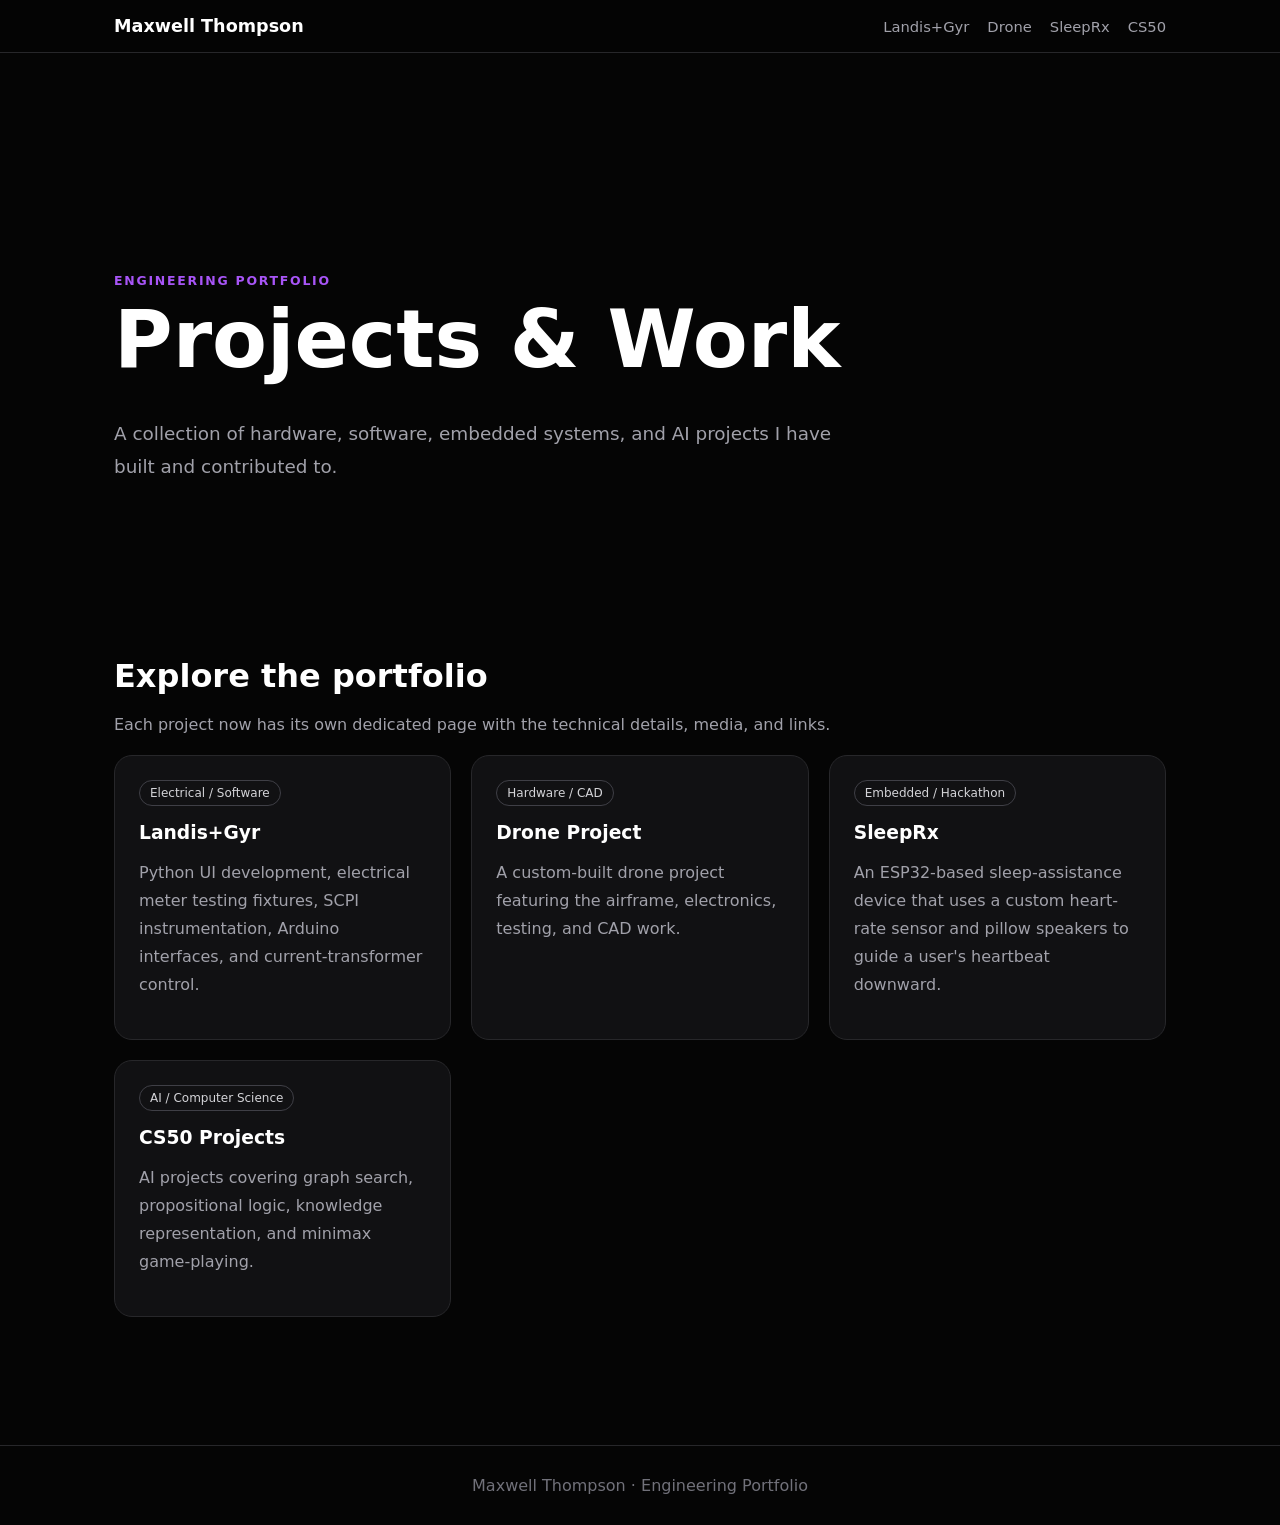
==== index.html @ a8f56e4e "Convert portfolio homepage to multi-page project navigation" ====
<!DOCTYPE html>
<html lang="en"><head><meta charset="UTF-8"><meta name="viewport" content="width=device-width, initial-scale=1.0"><title>Maxwell Thompson | Projects</title><link rel="stylesheet" href="style.css"></head>
<body>
<nav class="site-nav"><div class="nav-inner"><a class="brand" href="index.html">Maxwell Thompson</a><div class="nav-links"><a href="landis.html">Landis+Gyr</a><a href="drone.html">Drone</a><a href="sleeprx.html">SleepRx</a><a href="cs50.html">CS50</a></div></div></nav>
<main class="container">
<section class="hero"><span class="eyebrow">Engineering Portfolio</span><h1>Projects &amp; Work</h1><p class="lead">A collection of hardware, software, embedded systems, and AI projects I have built and contributed to.</p></section>
<section class="section"><h2>Explore the portfolio</h2><p>Each project now has its own dedicated page with the technical details, media, and links.</p>
<div class="grid">
<a class="card" href="landis.html"><span class="tag">Electrical / Software</span><h3>Landis+Gyr</h3><p>Python UI development, electrical meter testing fixtures, SCPI instrumentation, Arduino interfaces, and current-transformer control.</p></a>
<a class="card" href="drone.html"><span class="tag">Hardware / CAD</span><h3>Drone Project</h3><p>A custom-built drone project featuring the airframe, electronics, testing, and CAD work.</p></a>
<a class="card" href="sleeprx.html"><span class="tag">Embedded / Hackathon</span><h3>SleepRx</h3><p>An ESP32-based sleep-assistance device that uses a custom heart-rate sensor and pillow speakers to guide a user's heartbeat downward.</p></a>
<a class="card" href="cs50.html"><span class="tag">AI / Computer Science</span><h3>CS50 Projects</h3><p>AI projects covering graph search, propositional logic, knowledge representation, and minimax game-playing.</p></a>
</div></section>
</main><footer>Maxwell Thompson · Engineering Portfolio</footer>
</body></html>
---- style.css ----
* { box-sizing: border-box; }
body { margin:0; background:#050505; color:#e5e7eb; font-family:Inter,ui-sans-serif,system-ui,-apple-system,BlinkMacSystemFont,"Segoe UI",sans-serif; }
a { color:inherit; }
.site-nav { position:sticky; top:0; z-index:20; background:rgba(5,5,5,.9); backdrop-filter:blur(12px); border-bottom:1px solid #27272a; }
.nav-inner { max-width:1100px; margin:auto; padding:16px 24px; display:flex; justify-content:space-between; align-items:center; gap:20px; }
.brand { text-decoration:none; font-weight:800; color:white; font-size:1.1rem; }
.nav-links { display:flex; flex-wrap:wrap; gap:18px; }
.nav-links a { text-decoration:none; color:#a1a1aa; font-size:.92rem; transition:.2s; }
.nav-links a:hover { color:white; }
.container { max-width:1100px; margin:auto; padding:64px 24px; }
.hero { min-height:60vh; display:flex; flex-direction:column; justify-content:center; }
.eyebrow { color:#a855f7; text-transform:uppercase; letter-spacing:.14em; font-size:.78rem; font-weight:700; }
h1 { color:white; font-size:clamp(2.5rem,7vw,5rem); line-height:1; margin:12px 0 20px; }
h2 { color:white; font-size:2rem; margin:0 0 12px; }
h3 { color:white; margin:0 0 8px; }
p { color:#a1a1aa; line-height:1.75; }
.lead { max-width:720px; font-size:1.15rem; }
.grid { display:grid; grid-template-columns:repeat(auto-fit,minmax(250px,1fr)); gap:20px; }
.card { display:block; padding:24px; background:#111113; border:1px solid #27272a; border-radius:18px; text-decoration:none; transition:transform .2s,border-color .2s; }
.card:hover { transform:translateY(-4px); border-color:#71717a; }
.tag { display:inline-block; margin-bottom:16px; padding:5px 10px; border:1px solid #3f3f46; border-radius:999px; color:#d4d4d8; font-size:.75rem; }
.button { display:inline-block; margin-top:14px; padding:11px 16px; border-radius:10px; background:#fff; color:#09090b; text-decoration:none; font-weight:700; }
.section { margin-bottom:64px; }
.media-grid { display:grid; grid-template-columns:repeat(auto-fit,minmax(300px,1fr)); gap:20px; }
iframe, img.media { width:100%; border-radius:16px; border:1px solid #27272a; }
iframe { height:320px; }
.gallery { display:grid; grid-template-columns:repeat(auto-fit,minmax(220px,1fr)); gap:14px; }
.gallery img { width:100%; height:240px; object-fit:cover; border-radius:14px; border:1px solid #27272a; }
.back { display:inline-block; margin-bottom:28px; color:#a1a1aa; text-decoration:none; }
.back:hover { color:white; }
ul { color:#a1a1aa; line-height:1.9; }
footer { border-top:1px solid #27272a; padding:30px 24px; color:#71717a; text-align:center; }
@media(max-width:700px){ .nav-inner{align-items:flex-start;flex-direction:column}.nav-links{gap:12px}.container{padding:45px 18px} iframe{height:230px} }
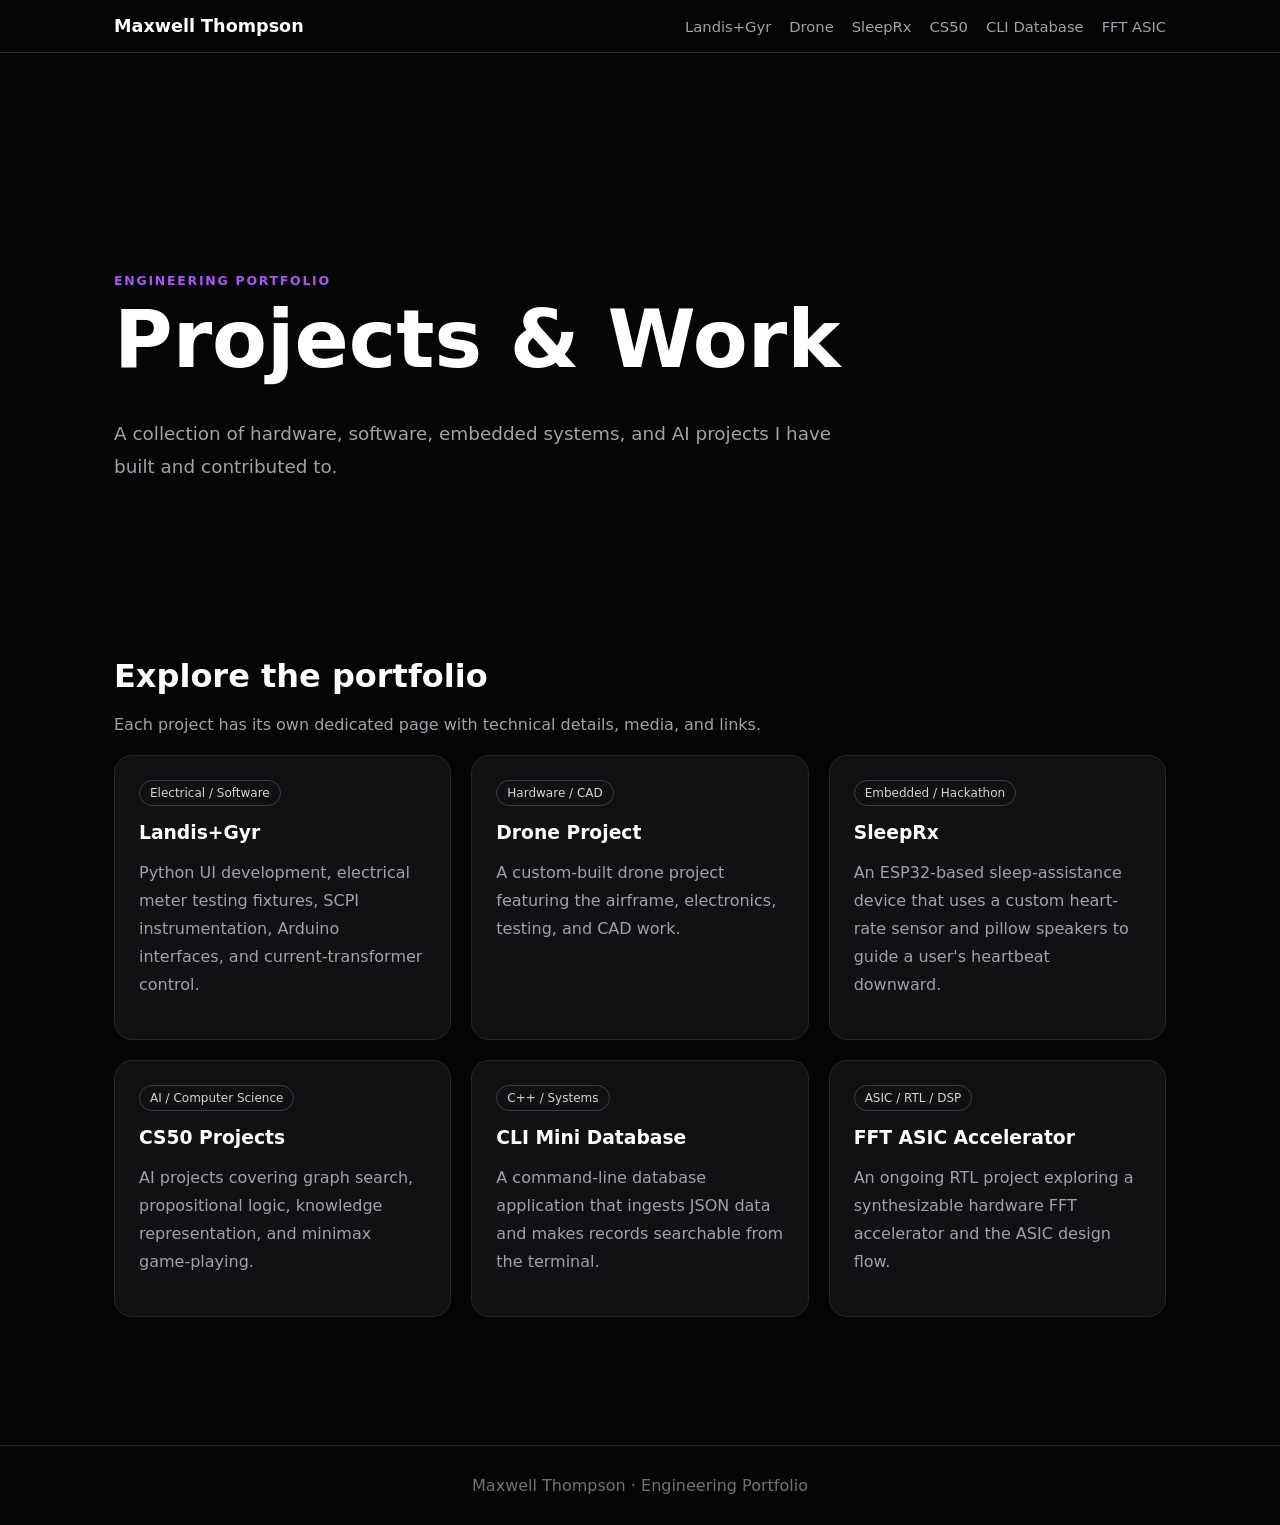
==== commit 4d62bf25: "Add CLI database and FFT projects" ====
--- a/index.html
+++ b/index.html
@@ -1,15 +1,17 @@
 <!DOCTYPE html>
 <html lang="en"><head><meta charset="UTF-8"><meta name="viewport" content="width=device-width, initial-scale=1.0"><title>Maxwell Thompson | Projects</title><link rel="stylesheet" href="style.css"></head>
 <body>
-<nav class="site-nav"><div class="nav-inner"><a class="brand" href="index.html">Maxwell Thompson</a><div class="nav-links"><a href="landis.html">Landis+Gyr</a><a href="drone.html">Drone</a><a href="sleeprx.html">SleepRx</a><a href="cs50.html">CS50</a></div></div></nav>
+<nav class="site-nav"><div class="nav-inner"><a class="brand" href="index.html">Maxwell Thompson</a><div class="nav-links"><a href="landis.html">Landis+Gyr</a><a href="drone.html">Drone</a><a href="sleeprx.html">SleepRx</a><a href="cs50.html">CS50</a><a href="cli-database.html">CLI Database</a><a href="fft.html">FFT ASIC</a></div></div></nav>
 <main class="container">
 <section class="hero"><span class="eyebrow">Engineering Portfolio</span><h1>Projects &amp; Work</h1><p class="lead">A collection of hardware, software, embedded systems, and AI projects I have built and contributed to.</p></section>
-<section class="section"><h2>Explore the portfolio</h2><p>Each project now has its own dedicated page with the technical details, media, and links.</p>
+<section class="section"><h2>Explore the portfolio</h2><p>Each project has its own dedicated page with technical details, media, and links.</p>
 <div class="grid">
 <a class="card" href="landis.html"><span class="tag">Electrical / Software</span><h3>Landis+Gyr</h3><p>Python UI development, electrical meter testing fixtures, SCPI instrumentation, Arduino interfaces, and current-transformer control.</p></a>
 <a class="card" href="drone.html"><span class="tag">Hardware / CAD</span><h3>Drone Project</h3><p>A custom-built drone project featuring the airframe, electronics, testing, and CAD work.</p></a>
 <a class="card" href="sleeprx.html"><span class="tag">Embedded / Hackathon</span><h3>SleepRx</h3><p>An ESP32-based sleep-assistance device that uses a custom heart-rate sensor and pillow speakers to guide a user's heartbeat downward.</p></a>
 <a class="card" href="cs50.html"><span class="tag">AI / Computer Science</span><h3>CS50 Projects</h3><p>AI projects covering graph search, propositional logic, knowledge representation, and minimax game-playing.</p></a>
+<a class="card" href="cli-database.html"><span class="tag">C++ / Systems</span><h3>CLI Mini Database</h3><p>A command-line database application that ingests JSON data and makes records searchable from the terminal.</p></a>
+<a class="card" href="fft.html"><span class="tag">ASIC / RTL / DSP</span><h3>FFT ASIC Accelerator</h3><p>An ongoing RTL project exploring a synthesizable hardware FFT accelerator and the ASIC design flow.</p></a>
 </div></section>
 </main><footer>Maxwell Thompson · Engineering Portfolio</footer>
 </body></html>
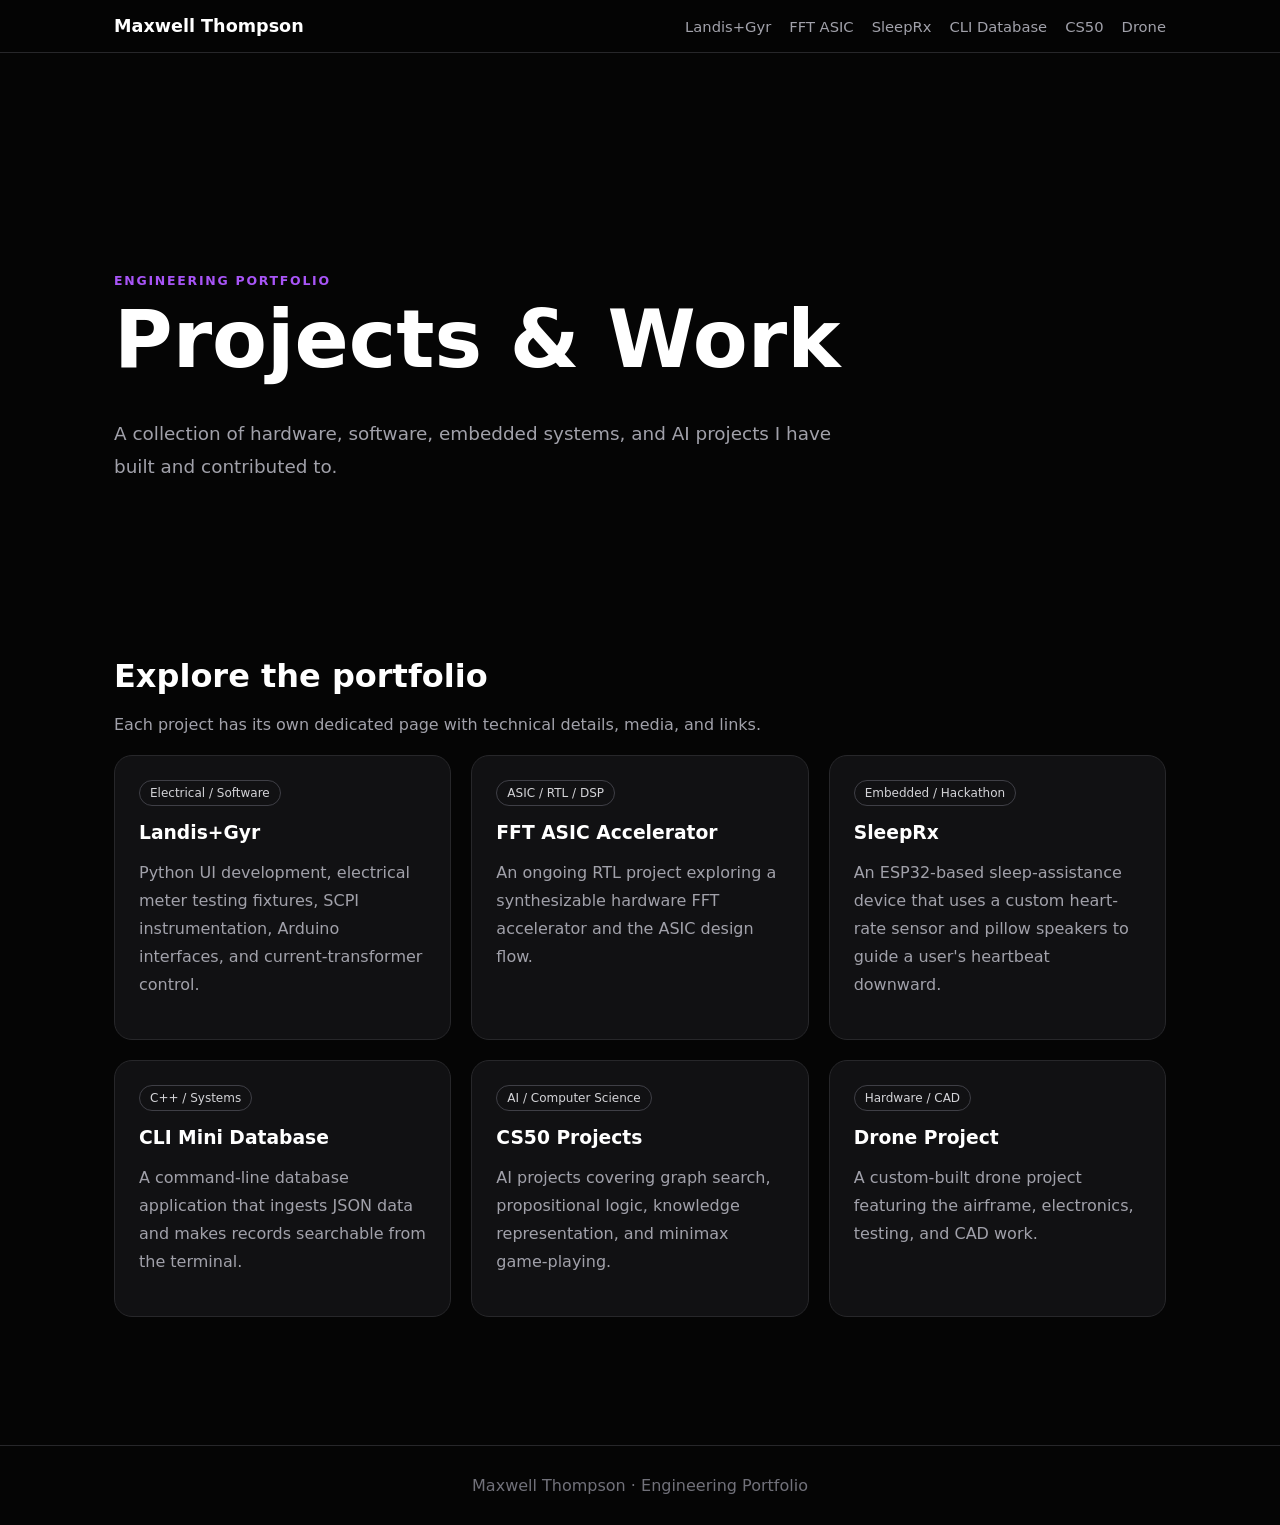
==== commit 2fcfd253: "Reorder project navigation and portfolio cards" ====
--- a/index.html
+++ b/index.html
@@ -1,17 +1,17 @@
 <!DOCTYPE html>
 <html lang="en"><head><meta charset="UTF-8"><meta name="viewport" content="width=device-width, initial-scale=1.0"><title>Maxwell Thompson | Projects</title><link rel="stylesheet" href="style.css"></head>
 <body>
-<nav class="site-nav"><div class="nav-inner"><a class="brand" href="index.html">Maxwell Thompson</a><div class="nav-links"><a href="landis.html">Landis+Gyr</a><a href="drone.html">Drone</a><a href="sleeprx.html">SleepRx</a><a href="cs50.html">CS50</a><a href="cli-database.html">CLI Database</a><a href="fft.html">FFT ASIC</a></div></div></nav>
+<nav class="site-nav"><div class="nav-inner"><a class="brand" href="index.html">Maxwell Thompson</a><div class="nav-links"><a href="landis.html">Landis+Gyr</a><a href="fft.html">FFT ASIC</a><a href="sleeprx.html">SleepRx</a><a href="cli-database.html">CLI Database</a><a href="cs50.html">CS50</a><a href="drone.html">Drone</a></div></div></nav>
 <main class="container">
 <section class="hero"><span class="eyebrow">Engineering Portfolio</span><h1>Projects &amp; Work</h1><p class="lead">A collection of hardware, software, embedded systems, and AI projects I have built and contributed to.</p></section>
 <section class="section"><h2>Explore the portfolio</h2><p>Each project has its own dedicated page with technical details, media, and links.</p>
 <div class="grid">
 <a class="card" href="landis.html"><span class="tag">Electrical / Software</span><h3>Landis+Gyr</h3><p>Python UI development, electrical meter testing fixtures, SCPI instrumentation, Arduino interfaces, and current-transformer control.</p></a>
+<a class="card" href="fft.html"><span class="tag">ASIC / RTL / DSP</span><h3>FFT ASIC Accelerator</h3><p>An ongoing RTL project exploring a synthesizable hardware FFT accelerator and the ASIC design flow.</p></a>
+<a class="card" href="sleeprx.html"><span class="tag">Embedded / Hackathon</span><h3>SleepRx</h3><p>An ESP32-based sleep-assistance device that uses a custom heart-rate sensor and pillow speakers to guide a user's heartbeat downward.</p></a>
+<a class="card" href="cli-database.html"><span class="tag">C++ / Systems</span><h3>CLI Mini Database</h3><p>A command-line database application that ingests JSON data and makes records searchable from the terminal.</p></a>
+<a class="card" href="cs50.html"><span class="tag">AI / Computer Science</span><h3>CS50 Projects</h3><p>AI projects covering graph search, propositional logic, knowledge representation, and minimax game-playing.</p></a>
 <a class="card" href="drone.html"><span class="tag">Hardware / CAD</span><h3>Drone Project</h3><p>A custom-built drone project featuring the airframe, electronics, testing, and CAD work.</p></a>
-<a class="card" href="sleeprx.html"><span class="tag">Embedded / Hackathon</span><h3>SleepRx</h3><p>An ESP32-based sleep-assistance device that uses a custom heart-rate sensor and pillow speakers to guide a user's heartbeat downward.</p></a>
-<a class="card" href="cs50.html"><span class="tag">AI / Computer Science</span><h3>CS50 Projects</h3><p>AI projects covering graph search, propositional logic, knowledge representation, and minimax game-playing.</p></a>
-<a class="card" href="cli-database.html"><span class="tag">C++ / Systems</span><h3>CLI Mini Database</h3><p>A command-line database application that ingests JSON data and makes records searchable from the terminal.</p></a>
-<a class="card" href="fft.html"><span class="tag">ASIC / RTL / DSP</span><h3>FFT ASIC Accelerator</h3><p>An ongoing RTL project exploring a synthesizable hardware FFT accelerator and the ASIC design flow.</p></a>
 </div></section>
 </main><footer>Maxwell Thompson · Engineering Portfolio</footer>
 </body></html>
--- a/style.css
+++ b/style.css
@@ -24,6 +24,7 @@
 .media-grid { display:grid; grid-template-columns:repeat(auto-fit,minmax(300px,1fr)); gap:20px; }
 iframe, img.media { width:100%; border-radius:16px; border:1px solid #27272a; }
 iframe { height:320px; }
+.media-caption { max-width:850px; margin:14px auto 0; text-align:center; font-size:.95rem; color:#a1a1aa; }
 .gallery { display:grid; grid-template-columns:repeat(auto-fit,minmax(220px,1fr)); gap:14px; }
 .gallery img { width:100%; height:240px; object-fit:cover; border-radius:14px; border:1px solid #27272a; }
 .back { display:inline-block; margin-bottom:28px; color:#a1a1aa; text-decoration:none; }
@@ -31,3 +32,13 @@
 ul { color:#a1a1aa; line-height:1.9; }
 footer { border-top:1px solid #27272a; padding:30px 24px; color:#71717a; text-align:center; }
 @media(max-width:700px){ .nav-inner{align-items:flex-start;flex-direction:column}.nav-links{gap:12px}.container{padding:45px 18px} iframe{height:230px} }
+
+.portfolio-video { width:100%; max-height:620px; display:block; border-radius:16px; border:1px solid #27272a; background:#000; }
+.media-single { max-width:900px; margin:28px auto 0; }
+
+.database-media { grid-template-columns: minmax(0, 1.15fr) minmax(0, 1fr); gap:28px; align-items:start; }
+.database-flowchart .media { background:#fff; padding:18px; min-height:420px; object-fit:contain; }
+.database-media .portfolio-video { min-height:420px; object-fit:contain; }
+.database-verification { max-width:1050px; }
+.database-verification .portfolio-video { max-height:700px; }
+@media(max-width:800px){ .database-media { grid-template-columns:1fr; } .database-flowchart .media, .database-media .portfolio-video { min-height:0; } }
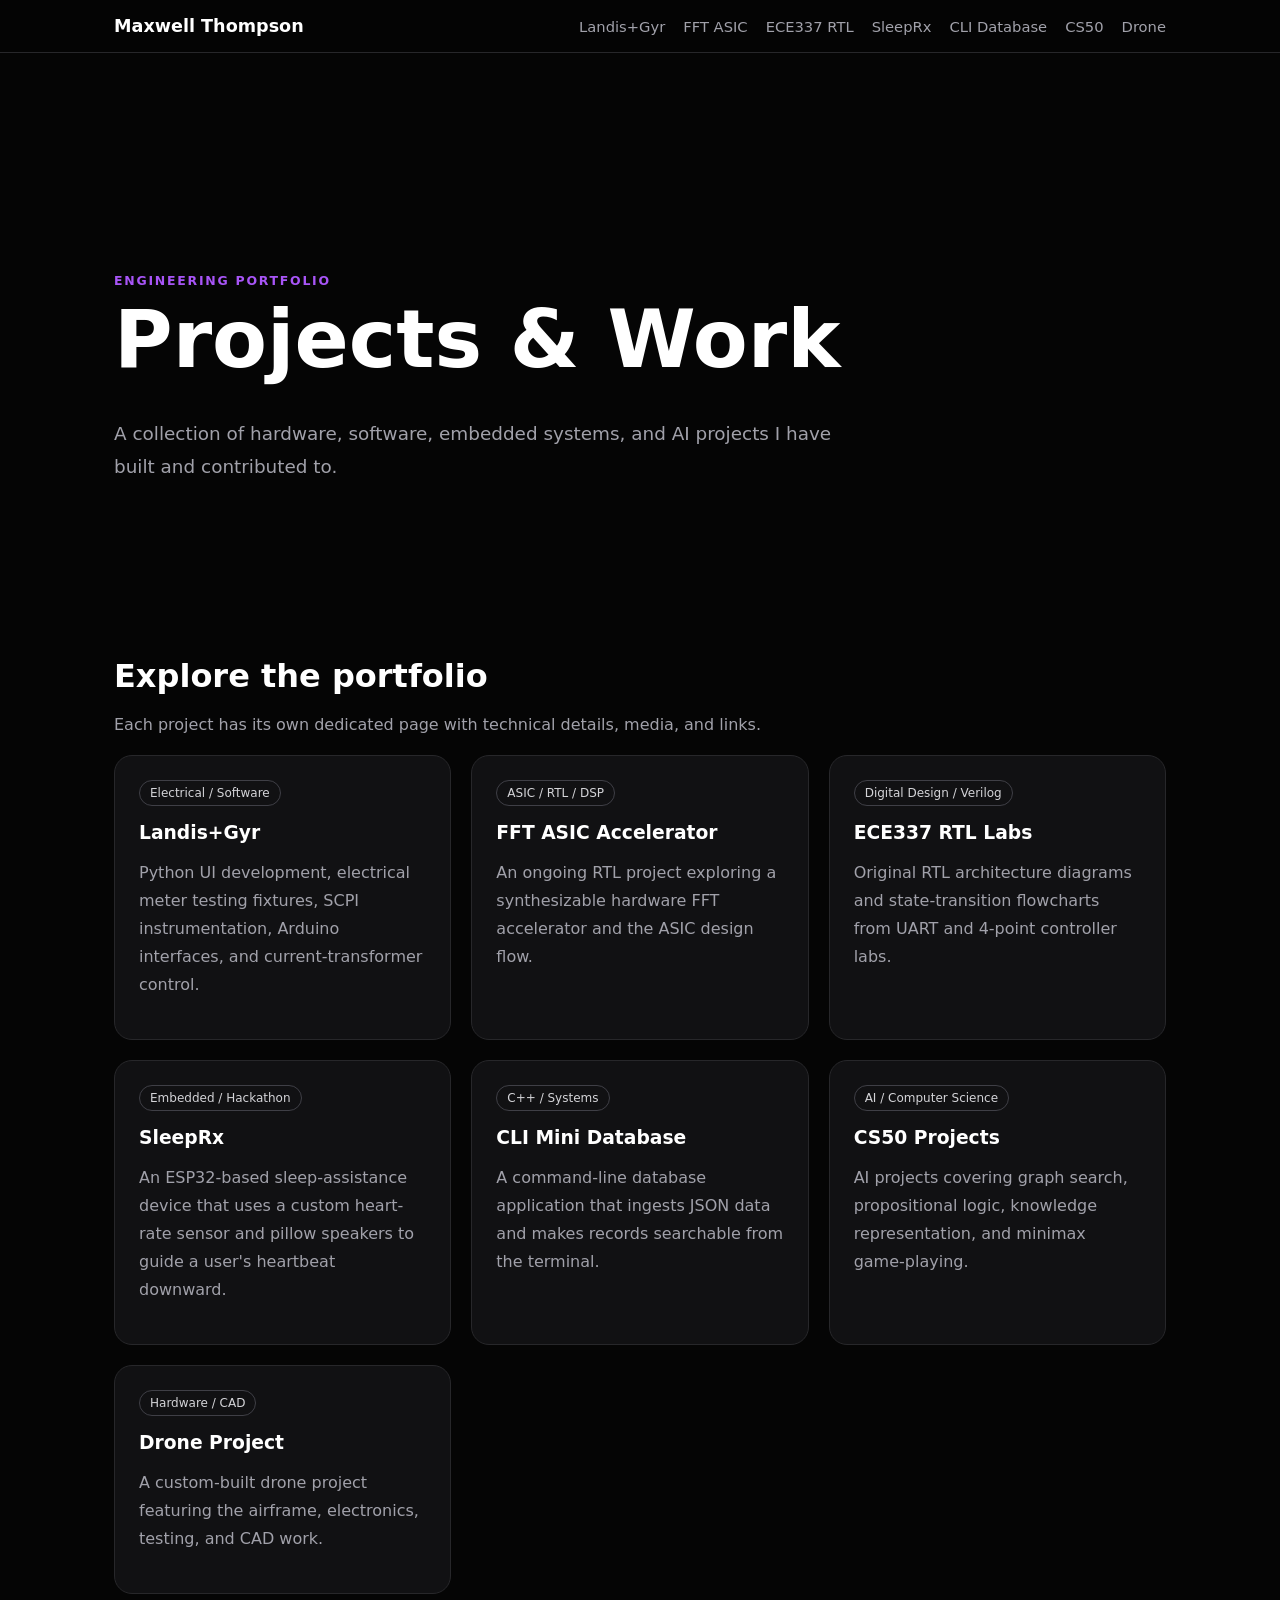
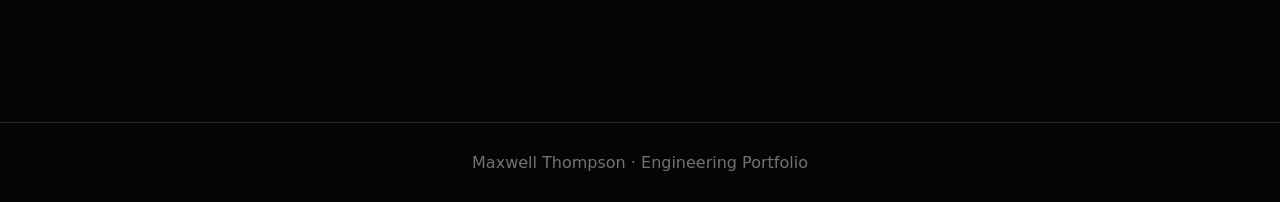
==== commit dbb318fc: "Restore ASIC Lab section with original ECE337 RTL diagrams" ====
--- a/index.html
+++ b/index.html
@@ -1,17 +1,11 @@
 <!DOCTYPE html>
 <html lang="en"><head><meta charset="UTF-8"><meta name="viewport" content="width=device-width, initial-scale=1.0"><title>Maxwell Thompson | Projects</title><link rel="stylesheet" href="style.css"></head>
-<body>
-<nav class="site-nav"><div class="nav-inner"><a class="brand" href="index.html">Maxwell Thompson</a><div class="nav-links"><a href="landis.html">Landis+Gyr</a><a href="fft.html">FFT ASIC</a><a href="sleeprx.html">SleepRx</a><a href="cli-database.html">CLI Database</a><a href="cs50.html">CS50</a><a href="drone.html">Drone</a></div></div></nav>
-<main class="container">
-<section class="hero"><span class="eyebrow">Engineering Portfolio</span><h1>Projects &amp; Work</h1><p class="lead">A collection of hardware, software, embedded systems, and AI projects I have built and contributed to.</p></section>
-<section class="section"><h2>Explore the portfolio</h2><p>Each project has its own dedicated page with technical details, media, and links.</p>
-<div class="grid">
+<body><nav class="site-nav"><div class="nav-inner"><a class="brand" href="index.html">Maxwell Thompson</a><div class="nav-links"><a href="landis.html">Landis+Gyr</a><a href="fft.html">FFT ASIC</a><a href="ece337.html">ECE337 RTL</a><a href="sleeprx.html">SleepRx</a><a href="cli-database.html">CLI Database</a><a href="cs50.html">CS50</a><a href="drone.html">Drone</a></div></div></nav>
+<main class="container"><section class="hero"><span class="eyebrow">Engineering Portfolio</span><h1>Projects &amp; Work</h1><p class="lead">A collection of hardware, software, embedded systems, and AI projects I have built and contributed to.</p></section><section class="section"><h2>Explore the portfolio</h2><p>Each project has its own dedicated page with technical details, media, and links.</p><div class="grid">
 <a class="card" href="landis.html"><span class="tag">Electrical / Software</span><h3>Landis+Gyr</h3><p>Python UI development, electrical meter testing fixtures, SCPI instrumentation, Arduino interfaces, and current-transformer control.</p></a>
 <a class="card" href="fft.html"><span class="tag">ASIC / RTL / DSP</span><h3>FFT ASIC Accelerator</h3><p>An ongoing RTL project exploring a synthesizable hardware FFT accelerator and the ASIC design flow.</p></a>
+<a class="card" href="ece337.html"><span class="tag">Digital Design / Verilog</span><h3>ECE337 RTL Labs</h3><p>Original RTL architecture diagrams and state-transition flowcharts from UART and 4-point controller labs.</p></a>
 <a class="card" href="sleeprx.html"><span class="tag">Embedded / Hackathon</span><h3>SleepRx</h3><p>An ESP32-based sleep-assistance device that uses a custom heart-rate sensor and pillow speakers to guide a user's heartbeat downward.</p></a>
 <a class="card" href="cli-database.html"><span class="tag">C++ / Systems</span><h3>CLI Mini Database</h3><p>A command-line database application that ingests JSON data and makes records searchable from the terminal.</p></a>
 <a class="card" href="cs50.html"><span class="tag">AI / Computer Science</span><h3>CS50 Projects</h3><p>AI projects covering graph search, propositional logic, knowledge representation, and minimax game-playing.</p></a>
-<a class="card" href="drone.html"><span class="tag">Hardware / CAD</span><h3>Drone Project</h3><p>A custom-built drone project featuring the airframe, electronics, testing, and CAD work.</p></a>
-</div></section>
-</main><footer>Maxwell Thompson · Engineering Portfolio</footer>
-</body></html>+<a class="card" href="drone.html"><span class="tag">Hardware / CAD</span><h3>Drone Project</h3><p>A custom-built drone project featuring the airframe, electronics, testing, and CAD work.</p></a></div></section></main><footer>Maxwell Thompson · Engineering Portfolio</footer></body></html>
--- a/style.css
+++ b/style.css
@@ -42,3 +42,26 @@
 .database-verification { max-width:1050px; }
 .database-verification .portfolio-video { max-height:700px; }
 @media(max-width:800px){ .database-media { grid-template-columns:1fr; } .database-flowchart .media, .database-media .portfolio-video { min-height:0; } }
+
+
+
+/* Rotate the sideways Mini-Blue recording 90 degrees clockwise. */
+.mini-blue-video-frame {
+  position: relative;
+  width: min(100%, 900px);
+  aspect-ratio: 16 / 9;
+  overflow: hidden;
+  margin-left: auto;
+  margin-right: auto;
+}
+.mini-blue-rotated-video {
+  position: absolute;
+  top: 50%;
+  left: 50%;
+  width: 56.25%;
+  height: 177.7778%;
+  max-width: none;
+  max-height: none;
+  transform: translate(-50%, -50%) rotate(90deg);
+  transform-origin: center;
+}
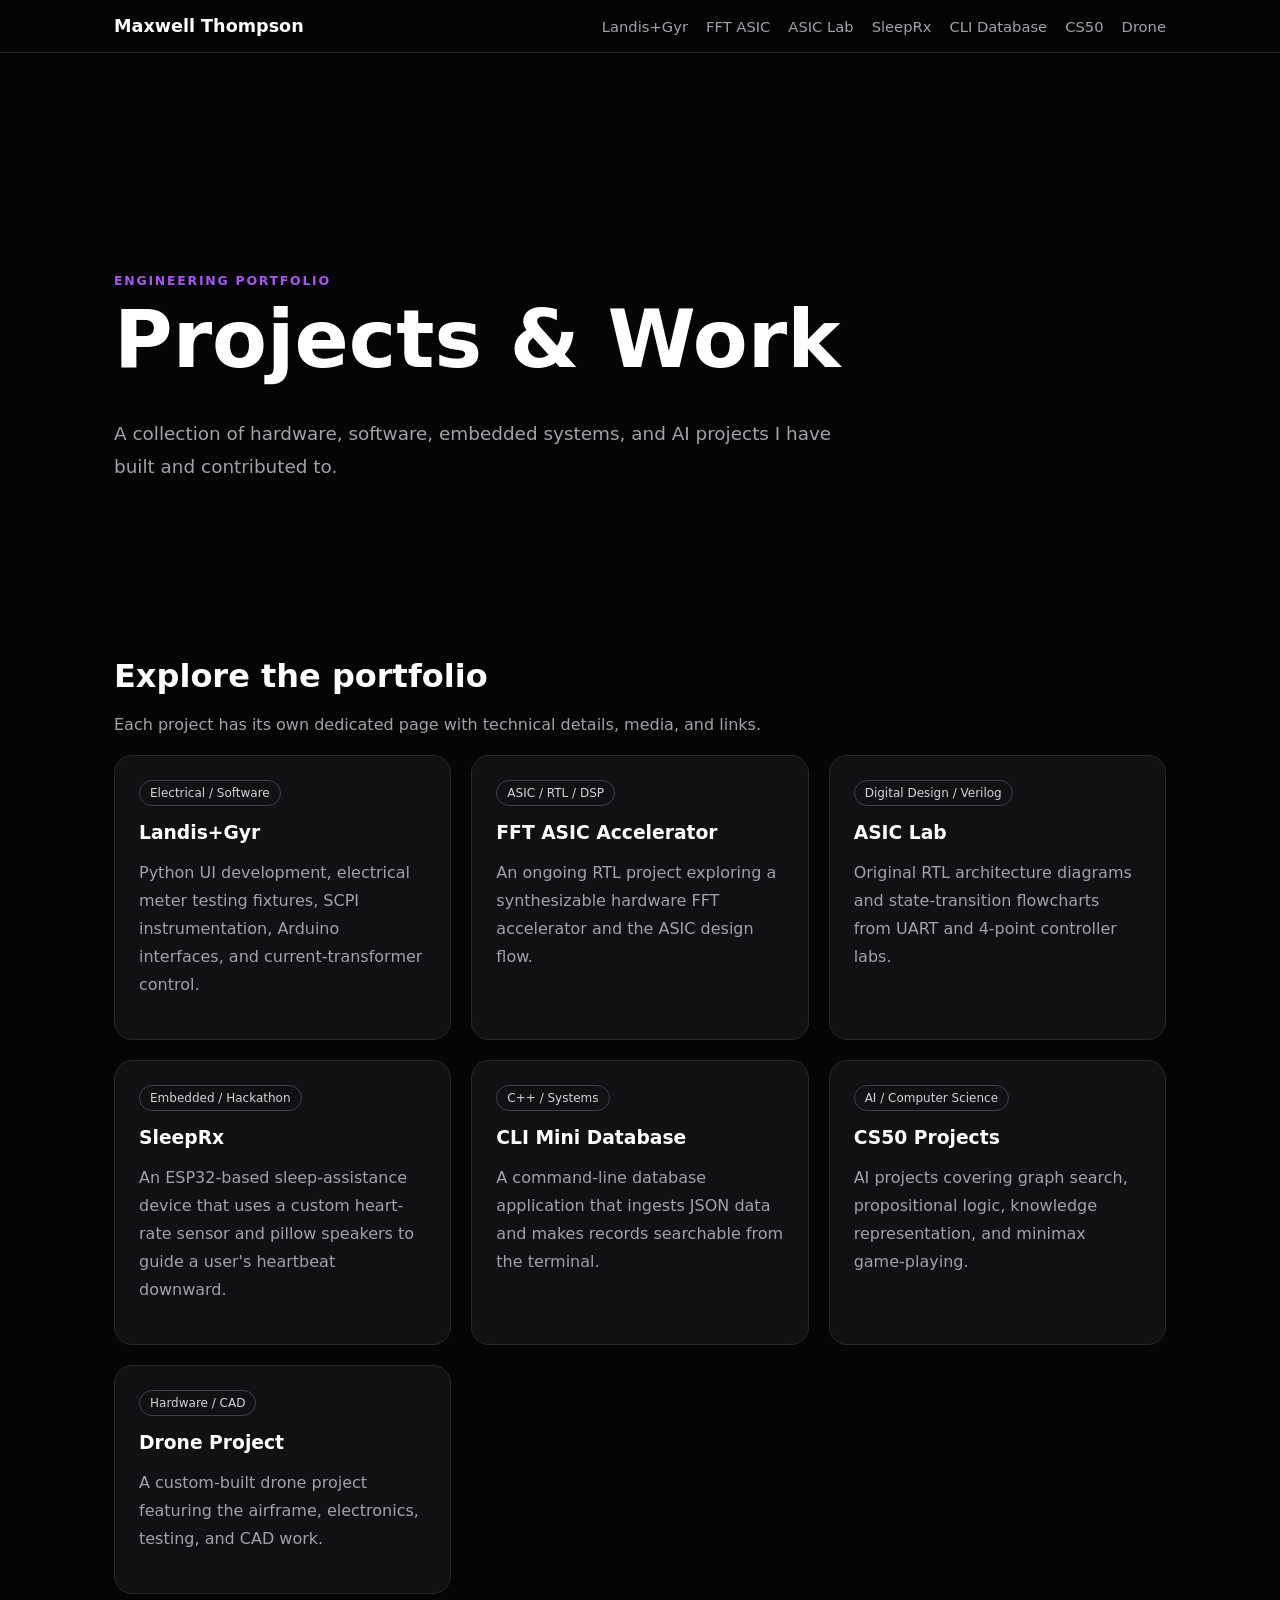
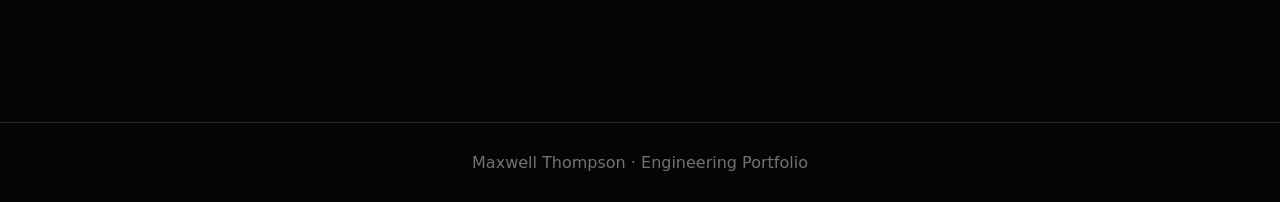
==== commit 8afa3e0d: "Name restored project section ASIC Lab" ====
--- a/index.html
+++ b/index.html
@@ -1,10 +1,10 @@
 <!DOCTYPE html>
 <html lang="en"><head><meta charset="UTF-8"><meta name="viewport" content="width=device-width, initial-scale=1.0"><title>Maxwell Thompson | Projects</title><link rel="stylesheet" href="style.css"></head>
-<body><nav class="site-nav"><div class="nav-inner"><a class="brand" href="index.html">Maxwell Thompson</a><div class="nav-links"><a href="landis.html">Landis+Gyr</a><a href="fft.html">FFT ASIC</a><a href="ece337.html">ECE337 RTL</a><a href="sleeprx.html">SleepRx</a><a href="cli-database.html">CLI Database</a><a href="cs50.html">CS50</a><a href="drone.html">Drone</a></div></div></nav>
+<body><nav class="site-nav"><div class="nav-inner"><a class="brand" href="index.html">Maxwell Thompson</a><div class="nav-links"><a href="landis.html">Landis+Gyr</a><a href="fft.html">FFT ASIC</a><a href="asic-lab.html">ASIC Lab</a><a href="sleeprx.html">SleepRx</a><a href="cli-database.html">CLI Database</a><a href="cs50.html">CS50</a><a href="drone.html">Drone</a></div></div></nav>
 <main class="container"><section class="hero"><span class="eyebrow">Engineering Portfolio</span><h1>Projects &amp; Work</h1><p class="lead">A collection of hardware, software, embedded systems, and AI projects I have built and contributed to.</p></section><section class="section"><h2>Explore the portfolio</h2><p>Each project has its own dedicated page with technical details, media, and links.</p><div class="grid">
 <a class="card" href="landis.html"><span class="tag">Electrical / Software</span><h3>Landis+Gyr</h3><p>Python UI development, electrical meter testing fixtures, SCPI instrumentation, Arduino interfaces, and current-transformer control.</p></a>
 <a class="card" href="fft.html"><span class="tag">ASIC / RTL / DSP</span><h3>FFT ASIC Accelerator</h3><p>An ongoing RTL project exploring a synthesizable hardware FFT accelerator and the ASIC design flow.</p></a>
-<a class="card" href="ece337.html"><span class="tag">Digital Design / Verilog</span><h3>ECE337 RTL Labs</h3><p>Original RTL architecture diagrams and state-transition flowcharts from UART and 4-point controller labs.</p></a>
+<a class="card" href="asic-lab.html"><span class="tag">Digital Design / Verilog</span><h3>ASIC Lab</h3><p>Original RTL architecture diagrams and state-transition flowcharts from UART and 4-point controller labs.</p></a>
 <a class="card" href="sleeprx.html"><span class="tag">Embedded / Hackathon</span><h3>SleepRx</h3><p>An ESP32-based sleep-assistance device that uses a custom heart-rate sensor and pillow speakers to guide a user's heartbeat downward.</p></a>
 <a class="card" href="cli-database.html"><span class="tag">C++ / Systems</span><h3>CLI Mini Database</h3><p>A command-line database application that ingests JSON data and makes records searchable from the terminal.</p></a>
 <a class="card" href="cs50.html"><span class="tag">AI / Computer Science</span><h3>CS50 Projects</h3><p>AI projects covering graph search, propositional logic, knowledge representation, and minimax game-playing.</p></a>
